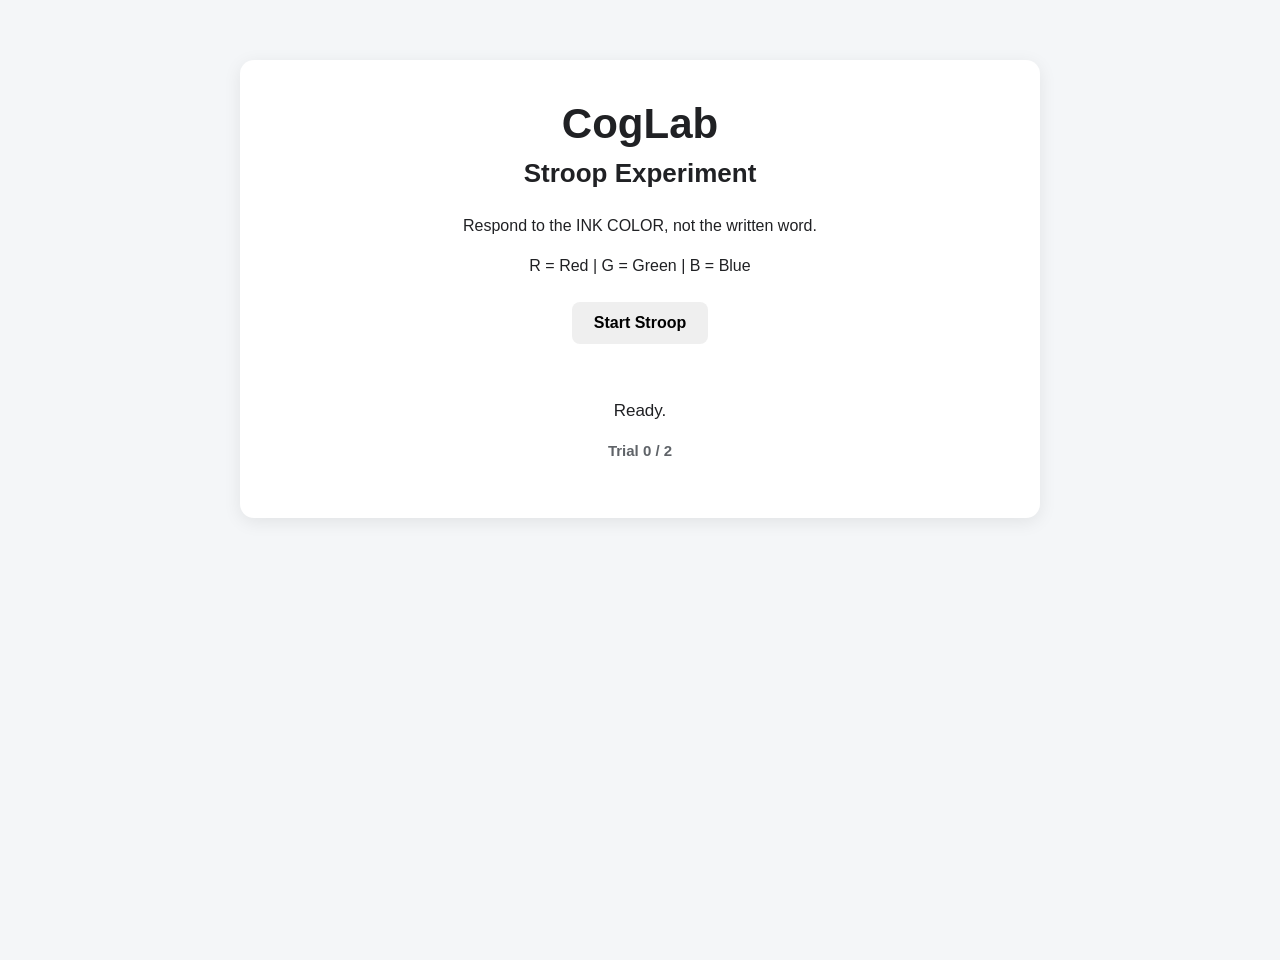
==== stroop.html @ 8006ba8c "feat: add initial Stroop experiment prototype" ====
<!DOCTYPE html>
<html lang="en">

<head>
    <meta charset="UTF-8">

    <meta name="viewport"
          content="width=device-width, initial-scale=1.0">

    <title>CogLab - Stroop Experiment</title>

    <link rel="stylesheet" href="style.css">
</head>

<body>

    <main class="container">

        <h1>CogLab</h1>

        <h2>Stroop Experiment</h2>

        <p>
            Respond to the INK COLOR,
            not the written word.
        </p>

        <p>
            R = Red |
            G = Green |
            B = Blue
        </p>

        <button id="startStroopButton">
            Start Stroop
        </button>

        <div
            id="wordStimulus"
            class="stroop-word hidden">
        </div>

        <p id="status">
            Ready.
        </p>

        <p id="progress">
            Trial 0 / 2
        </p>

        <ul id="resultsList"></ul>

    </main>

    <script src="stroop.js"></script>

</body>

</html>
---- style.css ----
/* ======================================================
   GENERAL PAGE
====================================================== */

body {
    margin: 0;
    min-height: 100vh;

    font-family:
        -apple-system,
        BlinkMacSystemFont,
        "Segoe UI",
        Arial,
        sans-serif;

    background-color: #f4f6f8;
    color: #202124;
}


/* ======================================================
   MAIN CONTAINER
====================================================== */

.container {
    width: 90%;
    max-width: 720px;

    margin: 60px auto;
    padding: 40px;

    background-color: white;

    border-radius: 14px;

    box-shadow:
        0 4px 18px
        rgba(0, 0, 0, 0.08);

    text-align: center;
}


/* ======================================================
   HEADINGS
====================================================== */

h1 {
    margin-top: 0;
    margin-bottom: 10px;

    font-size: 42px;
}

h2 {
    margin-top: 0;
    margin-bottom: 25px;

    font-size: 26px;
    font-weight: 600;
}


/* ======================================================
   TEXT
====================================================== */

p {
    line-height: 1.5;
}

#conditionInfo {
    margin-top: 25px;

    font-weight: 600;
}

#status {
    margin-top: 20px;

    min-height: 40px;

    white-space: pre-line;

    font-size: 17px;
}

#progress {
    font-size: 15px;
    font-weight: 600;

    color: #5f6368;
}


/* ======================================================
   BUTTONS
====================================================== */

button {
    padding: 12px 22px;
    margin: 8px;

    border: none;
    border-radius: 8px;

    font-size: 16px;
    font-weight: 600;

    cursor: pointer;

    transition:
        transform 0.15s ease,
        opacity 0.15s ease;
}

button:hover:not(:disabled) {
    transform: translateY(-1px);
}

button:active:not(:disabled) {
    transform: translateY(0);
}

button:disabled {
    opacity: 0.45;
    cursor: not-allowed;
}

#startButton {
    background-color: #2563eb;
    color: white;
}

#downloadJsonButton,
#downloadCsvButton {
    margin-top: 20px;

    background-color: #e8eaed;
    color: #202124;
}


/* ======================================================
   STIMULUS
====================================================== */

.stimulus {
    width: 120px;
    height: 120px;

    margin: 45px auto;

    background-color: #22c55e;

    border-radius: 50%;

    box-shadow:
        0 0 0 8px
        rgba(34, 197, 94, 0.10);
}

.hidden {
    display: none;
}


/* ======================================================
   TRIAL RESULTS
====================================================== */

#resultsList {
    max-height: 280px;

    margin: 25px 0 0;
    padding: 15px;

    overflow-y: auto;

    list-style: none;

    background-color: #f8f9fa;

    border: 1px solid #e5e7eb;
    border-radius: 8px;

    text-align: left;
}

#resultsList:empty {
    display: none;
}

#resultsList li {
    padding: 7px 5px;

    border-bottom:
        1px solid #e5e7eb;

    font-size: 14px;
}

#resultsList li:last-child {
    border-bottom: none;
}


/* ======================================================
   SMALL SCREENS
====================================================== */

@media (max-width: 600px) {

    .container {
        width: auto;

        margin: 20px;
        padding: 25px;
    }

    h1 {
        font-size: 34px;
    }

    h2 {
        font-size: 22px;
    }

    button {
        width: 100%;

        margin-left: 0;
        margin-right: 0;
    }
}
/* =========================
   STROOP EXPERIMENT
========================= */

.stroop-word {
    font-size: 64px;
    font-weight: 800;

    margin: 50px auto;

    text-align: center;

    min-height: 80px;
}
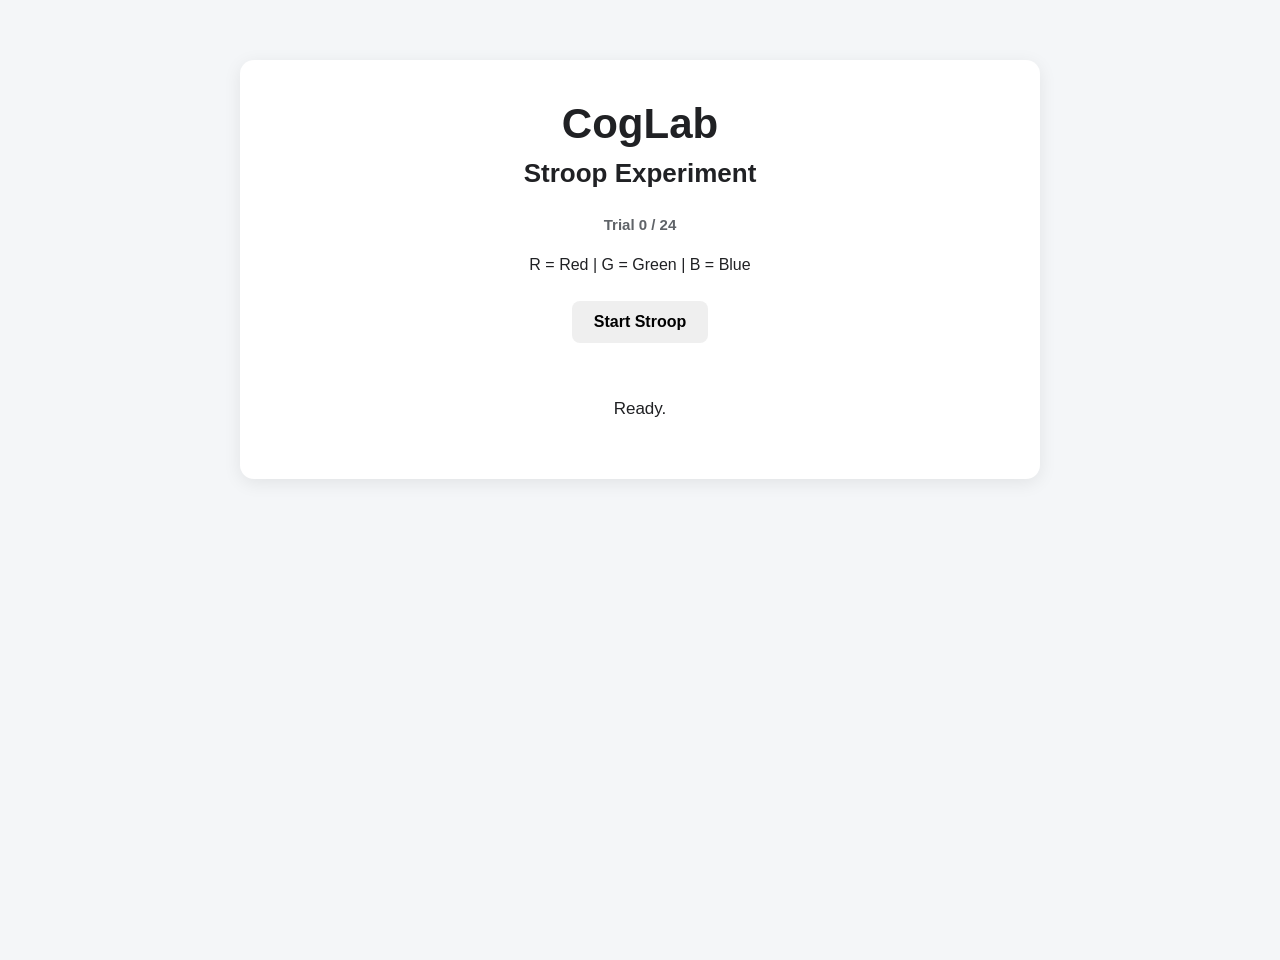
==== commit d691fbaf: "feat: implement balanced Stroop trial generation" ====
--- a/stroop.html
+++ b/stroop.html
@@ -20,9 +20,8 @@
 
         <h2>Stroop Experiment</h2>
 
-        <p>
-            Respond to the INK COLOR,
-            not the written word.
+        <p id="progress">
+        Trial 0 / 24
         </p>
 
         <p>
@@ -44,9 +43,6 @@
             Ready.
         </p>
 
-        <p id="progress">
-            Trial 0 / 2
-        </p>
 
         <ul id="resultsList"></ul>
 
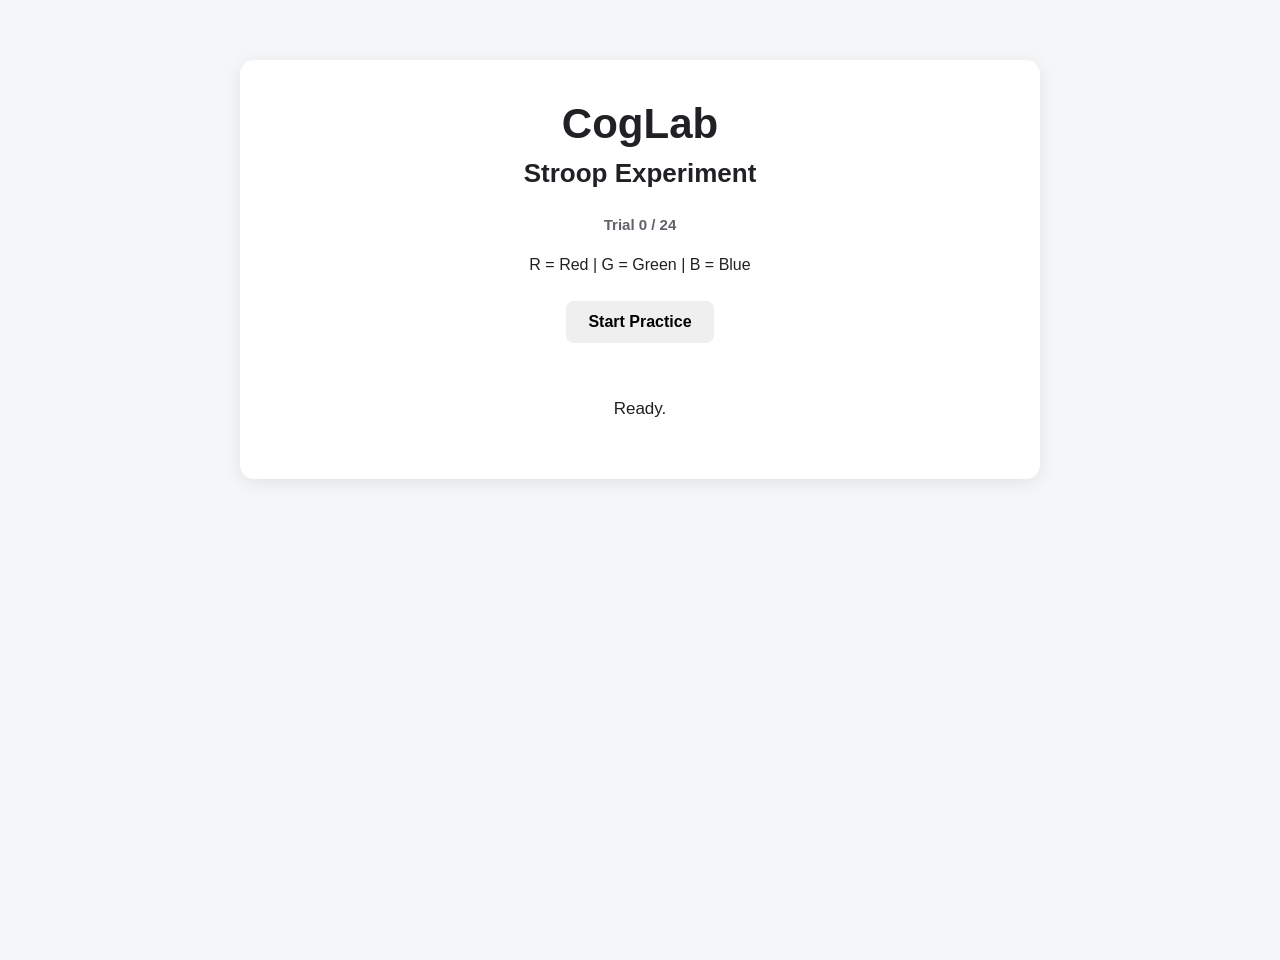
==== commit d83a1eeb: "feat: add Stroop practice trials and participant flow" ====
--- a/stroop.html
+++ b/stroop.html
@@ -31,7 +31,7 @@
         </p>
 
         <button id="startStroopButton">
-            Start Stroop
+            Start Practice
         </button>
 
         <div
